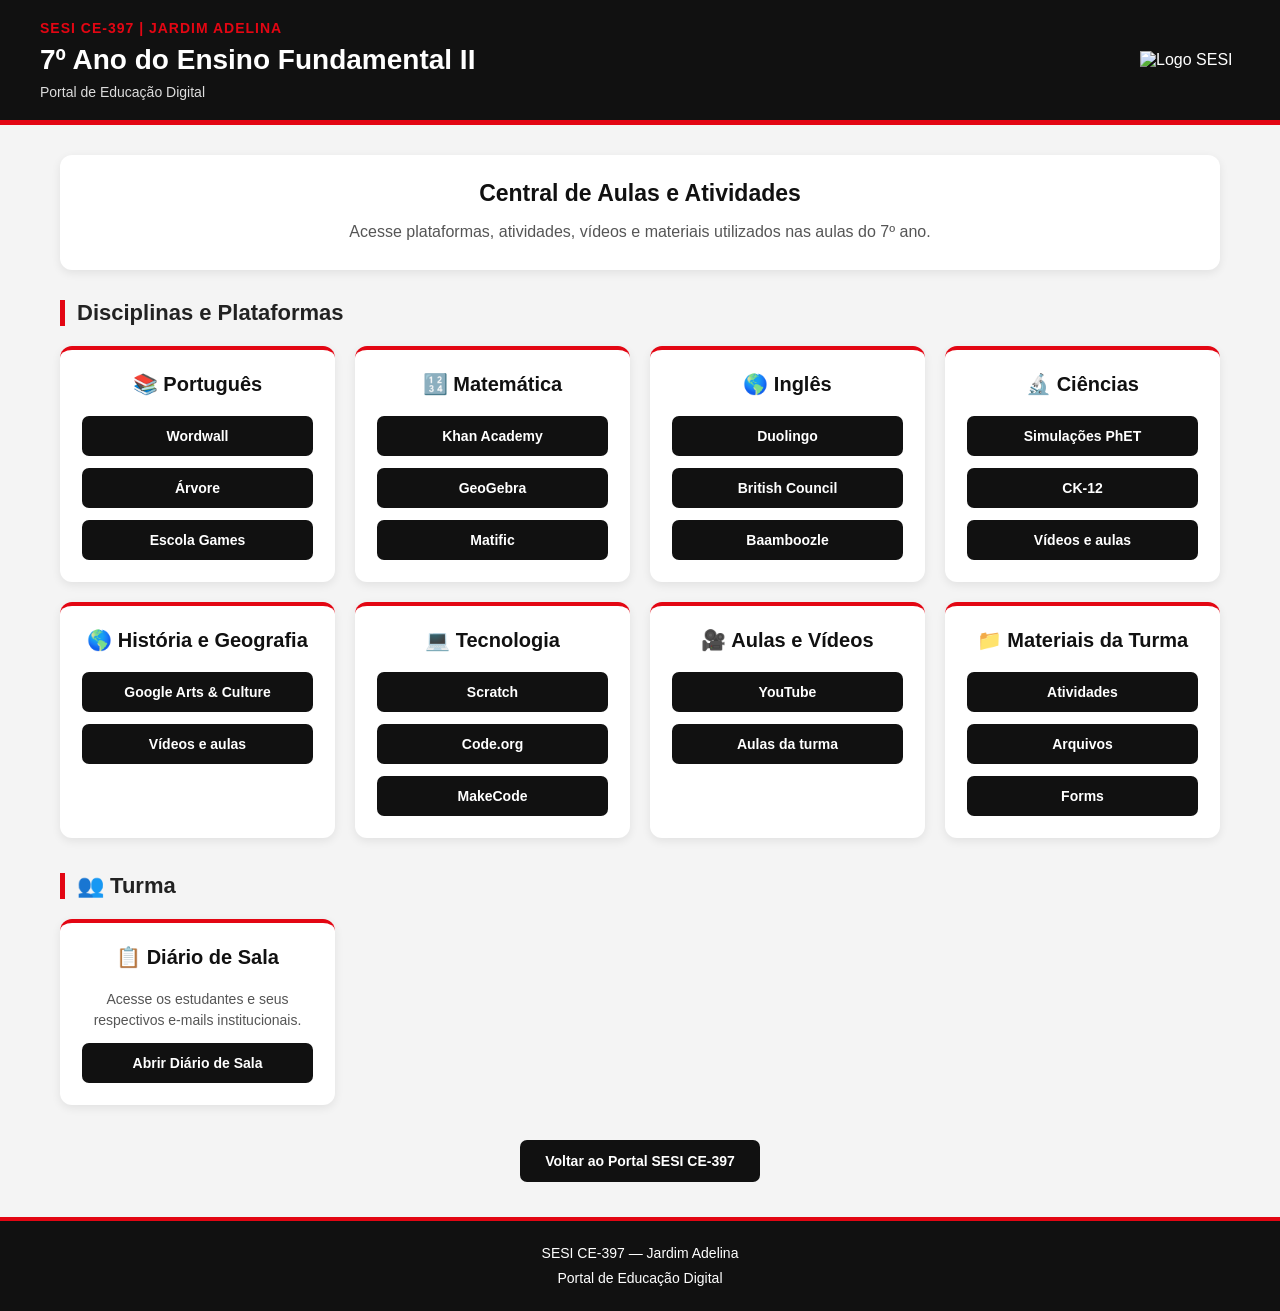
==== index.html @ cfdcc416 "Add files via upload" ====
<!DOCTYPE html>
<html lang="pt-BR">

<head>
    <meta charset="UTF-8">
    <meta name="viewport" content="width=device-width, initial-scale=1.0">

    <title>7º Ano do Ensino Fundamental II | SESI CE-397</title>

    <link rel="stylesheet" href="style.css">
</head>

<body>

    <!-- ==============================
         CABEÇALHO
    ============================== -->

    <header class="header">

        <div class="header-content">

            <div class="identidade">

                <span class="nome-professora">
                    SESI CE-397 | JARDIM ADELINA
                </span>

                <h1>7º Ano do Ensino Fundamental II</h1>

                <p class="escola">
                    Portal de Educação Digital
                </p>

            </div>

            <img
                src="imagens/logo-sesi_vermelho.jpg"
                alt="Logo SESI"
                class="logo-sesi"
            >

        </div>

    </header>


    <!-- ==============================
         CONTEÚDO PRINCIPAL
    ============================== -->

    <main class="container">


        <!-- MENSAGEM -->

        <section class="mensagem">

            <h2>Central de Aulas e Atividades</h2>

            <p>
                Acesse plataformas, atividades, vídeos e materiais
                utilizados nas aulas do 7º ano.
            </p>

        </section>


        <!-- ==============================
             DISCIPLINAS
        ============================== -->

        <section class="acessos">

            <h2>Disciplinas e Plataformas</h2>


            <!-- TODOS OS CARDS FICAM NA MESMA GRADE -->

            <div class="cards-disciplinas">


                <!-- PORTUGUÊS -->

                <div class="card-disciplina">

                    <h3>📚 Português</h3>

                    <a
                        href="https://wordwall.net/pt"
                        target="_blank"
                        rel="noopener noreferrer"
                        class="botao">
                        Wordwall
                    </a>

                    <a
                        href="https://www.arvore.com.br/"
                        target="_blank"
                        rel="noopener noreferrer"
                        class="botao">
                        Árvore
                    </a>

                    <a
                        href="https://www.escolagames.com.br/"
                        target="_blank"
                        rel="noopener noreferrer"
                        class="botao">
                        Escola Games
                    </a>

                </div>


                <!-- MATEMÁTICA -->

                <div class="card-disciplina">

                    <h3>🔢 Matemática</h3>

                    <a
                        href="https://pt.khanacademy.org/"
                        target="_blank"
                        rel="noopener noreferrer"
                        class="botao">
                        Khan Academy
                    </a>

                    <a
                        href="https://www.geogebra.org/"
                        target="_blank"
                        rel="noopener noreferrer"
                        class="botao">
                        GeoGebra
                    </a>

                    <a
                        href="https://www.matific.com/"
                        target="_blank"
                        rel="noopener noreferrer"
                        class="botao">
                        Matific
                    </a>

                </div>


                <!-- INGLÊS -->

                <div class="card-disciplina">

                    <h3>🌎 Inglês</h3>

                    <a
                        href="https://www.duolingo.com/"
                        target="_blank"
                        rel="noopener noreferrer"
                        class="botao">
                        Duolingo
                    </a>

                    <a
                        href="https://learnenglishkids.britishcouncil.org/"
                        target="_blank"
                        rel="noopener noreferrer"
                        class="botao">
                        British Council
                    </a>

                    <a
                        href="https://www.baamboozle.com/"
                        target="_blank"
                        rel="noopener noreferrer"
                        class="botao">
                        Baamboozle
                    </a>

                </div>


                <!-- CIÊNCIAS -->

                <div class="card-disciplina">

                    <h3>🔬 Ciências</h3>

                    <a
                        href="https://phet.colorado.edu/pt_BR/"
                        target="_blank"
                        rel="noopener noreferrer"
                        class="botao">
                        Simulações PhET
                    </a>

                    <a
                        href="https://www.ck12.org/"
                        target="_blank"
                        rel="noopener noreferrer"
                        class="botao">
                        CK-12
                    </a>

                    <a
                        href="https://www.youtube.com/"
                        target="_blank"
                        rel="noopener noreferrer"
                        class="botao">
                        Vídeos e aulas
                    </a>

                </div>


                <!-- HISTÓRIA E GEOGRAFIA -->

                <div class="card-disciplina">

                    <h3>🌎 História e Geografia</h3>

                    <a
                        href="https://artsandculture.google.com/"
                        target="_blank"
                        rel="noopener noreferrer"
                        class="botao">
                        Google Arts & Culture
                    </a>

                    <a
                        href="https://www.youtube.com/"
                        target="_blank"
                        rel="noopener noreferrer"
                        class="botao">
                        Vídeos e aulas
                    </a>

                </div>


                <!-- TECNOLOGIA -->

                <div class="card-disciplina">

                    <h3>💻 Tecnologia</h3>

                    <a
                        href="https://scratch.mit.edu/"
                        target="_blank"
                        rel="noopener noreferrer"
                        class="botao">
                        Scratch
                    </a>

                    <a
                        href="https://code.org/"
                        target="_blank"
                        rel="noopener noreferrer"
                        class="botao">
                        Code.org
                    </a>

                    <a
                        href="https://makecode.microbit.org/"
                        target="_blank"
                        rel="noopener noreferrer"
                        class="botao">
                        MakeCode
                    </a>

                </div>


                <!-- AULAS E VÍDEOS -->

                <div class="card-disciplina">

                    <h3>🎥 Aulas e Vídeos</h3>

                    <a
                        href="https://www.youtube.com/"
                        target="_blank"
                        rel="noopener noreferrer"
                        class="botao">
                        YouTube
                    </a>

                    <a
                        href="#"
                        class="botao">
                        Aulas da turma
                    </a>

                </div>


                <!-- MATERIAIS -->

                <div class="card-disciplina">

                    <h3>📁 Materiais da Turma</h3>

                    <a
                        href="#"
                        class="botao">
                        Atividades
                    </a>

                    <a
                        href="#"
                        class="botao">
                        Arquivos
                    </a>

                    <a
                        href="#"
                        class="botao">
                        Forms
                    </a>

                </div>

            </div>

        </section>


        <!-- ==============================
             DIÁRIO DE SALA
        ============================== -->

        <section class="acessos">

            <h2>👥 Turma</h2>

            <div class="cards-disciplinas">

                <div class="card-disciplina card-diario">

                    <h3>📋 Diário de Sala</h3>

                    <p>
                        Acesse os estudantes e seus respectivos
                        e-mails institucionais.
                    </p>

                    <a
                        href="diario-7ano-ef.html"
                        class="botao">
                        Abrir Diário de Sala
                    </a>

                </div>

            </div>

        </section>


        <!-- ==============================
             VOLTAR
        ============================== -->

        <div class="voltar">

            <a
                href="index.html"
                class="botao">
                Voltar ao Portal SESI CE-397
            </a>

        </div>

    </main>


    <!-- ==============================
         RODAPÉ
    ============================== -->

    <footer class="footer">

        <p>
            SESI CE-397 — Jardim Adelina
        </p>

        <p>
            Portal de Educação Digital
        </p>

    </footer>

</body>

</html>
---- style.css ----
/* ==============================
   CONFIGURAÇÕES GERAIS
============================== */

* {
    margin: 0;
    padding: 0;
    box-sizing: border-box;
}

body {
    font-family: Arial, Helvetica, sans-serif;
    background: #f4f4f4;
    color: #222;
}


/* ==============================
   CABEÇALHO
============================== */

.header {
    background: #111;
    color: #fff;
    border-bottom: 5px solid #e30613;
    padding: 20px;
}

.header-content {
    max-width: 1200px;
    margin: auto;
    display: flex;
    align-items: center;
    justify-content: space-between;
    gap: 20px;
}

.identidade {
    display: flex;
    flex-direction: column;
    gap: 8px;
}

.nome-professora {
    color: #e30613;
    font-size: 14px;
    font-weight: bold;
    letter-spacing: 1px;
}

.identidade h1 {
    font-size: 28px;
    font-weight: bold;
}

.escola {
    font-size: 14px;
    color: #ddd;
}

.logo-sesi {
    width: 100px;
    height: auto;
    object-fit: contain;
}


/* ==============================
   CONTEÚDO PRINCIPAL
============================== */

.container {
    max-width: 1200px;
    margin: 30px auto;
    padding: 0 20px;
}


/* ==============================
   MENSAGEM INICIAL
============================== */

.mensagem {
    background: #fff;
    padding: 25px;
    margin-bottom: 30px;
    border-radius: 12px;
    box-shadow: 0 3px 10px rgba(0, 0, 0, 0.08);
    text-align: center;
}

.mensagem h2 {
    margin-bottom: 12px;
    color: #111;
    font-size: 23px;
}

.mensagem p {
    font-size: 16px;
    line-height: 1.6;
    color: #555;
}


/* ==============================
   SEÇÕES DE ACESSO
============================== */

.acessos {
    margin-bottom: 35px;
}

.acessos > h2 {
    font-size: 22px;
    margin-bottom: 20px;
    padding-left: 12px;
    border-left: 5px solid #e30613;
}


/* ==============================
   ORGANIZAÇÃO DOS CARDS
============================== */

.cards-disciplinas {
    display: grid;
    grid-template-columns: repeat(4, 1fr);
    gap: 20px;
    align-items: stretch;
}


/* ==============================
   CARDS DAS DISCIPLINAS
============================== */

.card-disciplina {
    background: #fff;
    border-radius: 12px;
    padding: 22px;
    box-shadow: 0 3px 10px rgba(0, 0, 0, 0.08);
    display: flex;
    flex-direction: column;
    gap: 12px;
    border-top: 4px solid #e30613;
    transition: transform 0.2s ease, box-shadow 0.2s ease;
}

.card-disciplina:hover {
    transform: translateY(-4px);
    box-shadow: 0 6px 16px rgba(0, 0, 0, 0.14);
}

.card-disciplina h3 {
    font-size: 20px;
    color: #111;
    text-align: center;
    margin-bottom: 8px;
}


/* ==============================
   BOTÕES DE ACESSO
============================== */

.botao {
    display: block;
    background: #111;
    color: #fff;
    text-decoration: none;
    padding: 12px 15px;
    border-radius: 7px;
    text-align: center;
    font-size: 14px;
    font-weight: bold;
    transition: background 0.2s ease, transform 0.2s ease;
}

.botao:hover {
    background: #e30613;
    transform: scale(1.02);
}


/* ==============================
   CARD DO DIÁRIO DE SALA
============================== */

.card-diario {
    max-width: 350px;
    width: 100%;
    text-align: center;
}

.card-diario p {
    color: #555;
    font-size: 14px;
    line-height: 1.5;
}


/* ==============================
   BOTÃO VOLTAR
============================== */

.voltar {
    text-align: center;
    margin: 35px 0;
}

.voltar .botao {
    display: inline-block;
    padding: 13px 25px;
}


/* ==============================
   RODAPÉ
============================== */

.footer {
    background: #111;
    color: #fff;
    text-align: center;
    padding: 20px;
    border-top: 4px solid #e30613;
    font-size: 14px;
    line-height: 1.8;
}


/* ==============================
   TABLETS
============================== */

@media (max-width: 900px) {
    .cards-disciplinas {
        grid-template-columns: repeat(2, 1fr);
    }

    .identidade h1 {
        font-size: 24px;
    }
}


/* ==============================
   CELULARES
============================== */

@media (max-width: 600px) {
    .header-content {
        flex-direction: column-reverse;
        text-align: center;
    }

    .logo-sesi {
        width: 80px;
    }

    .identidade h1 {
        font-size: 21px;
    }

    .container {
        margin: 20px auto;
        padding: 0 15px;
    }

    .cards-disciplinas {
        grid-template-columns: 1fr;
    }

    .card-diario {
        max-width: 100%;
    }

    .mensagem {
        padding: 20px 15px;
    }

    .mensagem h2 {
        font-size: 20px;
    }

    .acessos > h2 {
        font-size: 19px;
    }
}
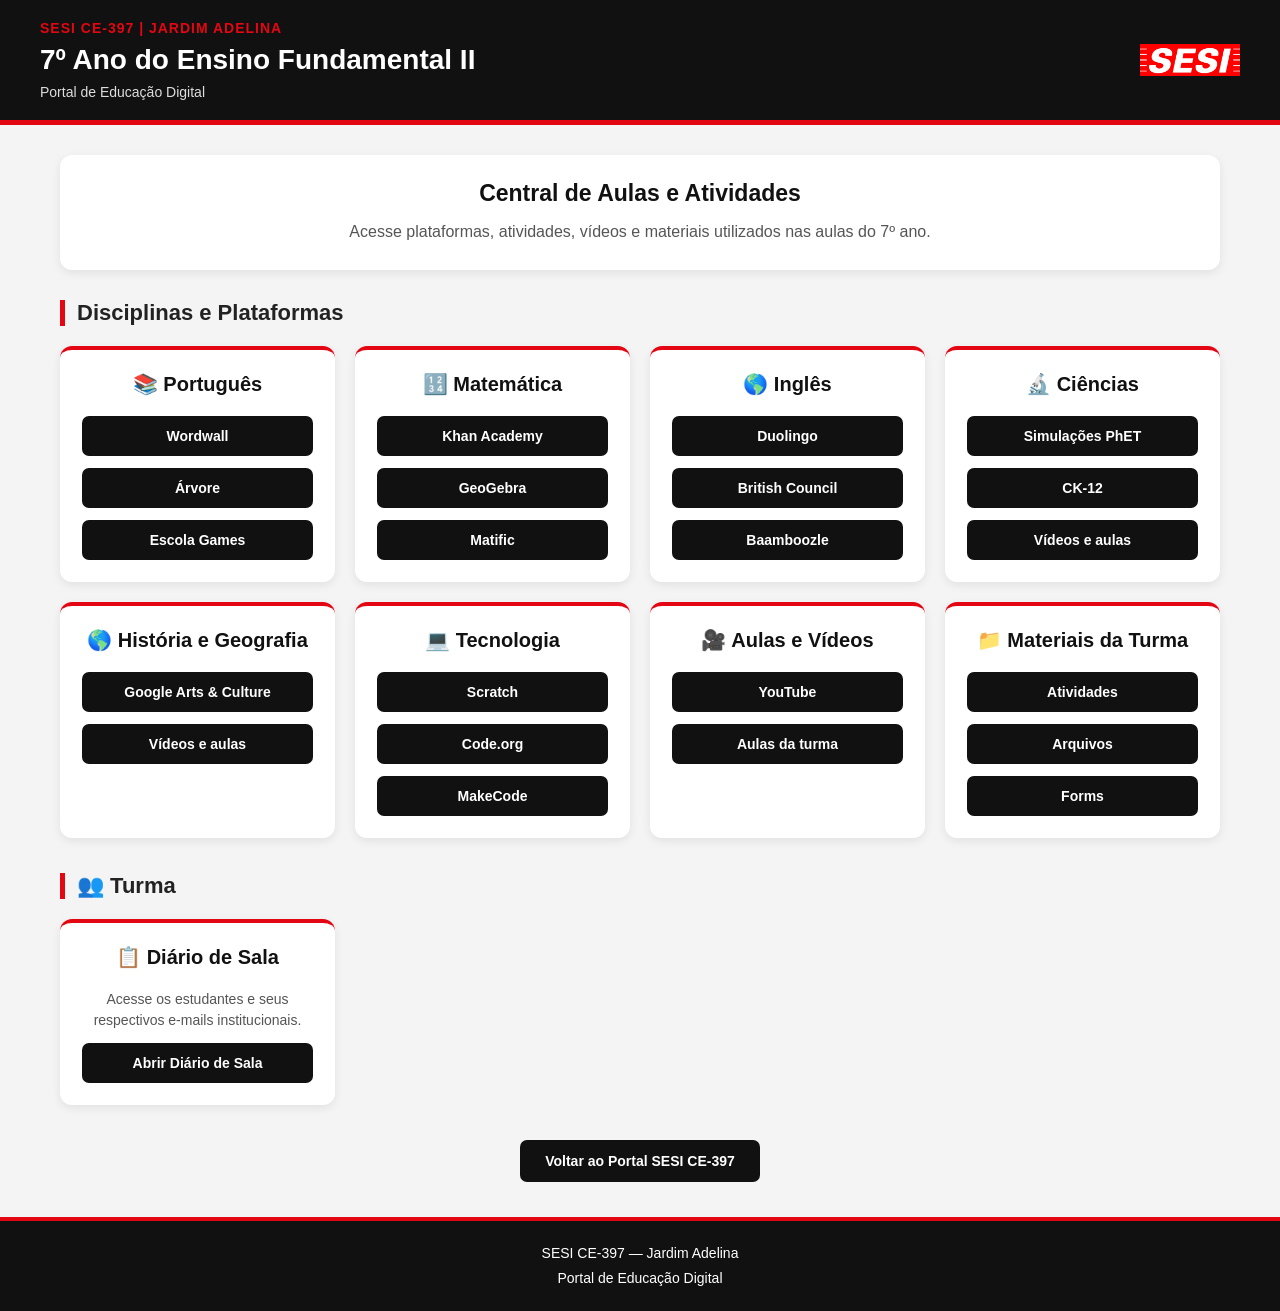
==== commit db5b1352: "Update index.html" ====
--- a/index.html
+++ b/index.html
@@ -36,7 +36,7 @@
             </div>
 
             <img
-                src="imagens/logo-sesi_vermelho.jpg"
+                src="logo-sesi_vermelho.jpg"
                 alt="Logo SESI"
                 class="logo-sesi"
             >
@@ -392,4 +392,4 @@
 
 </body>
 
-</html>+</html>
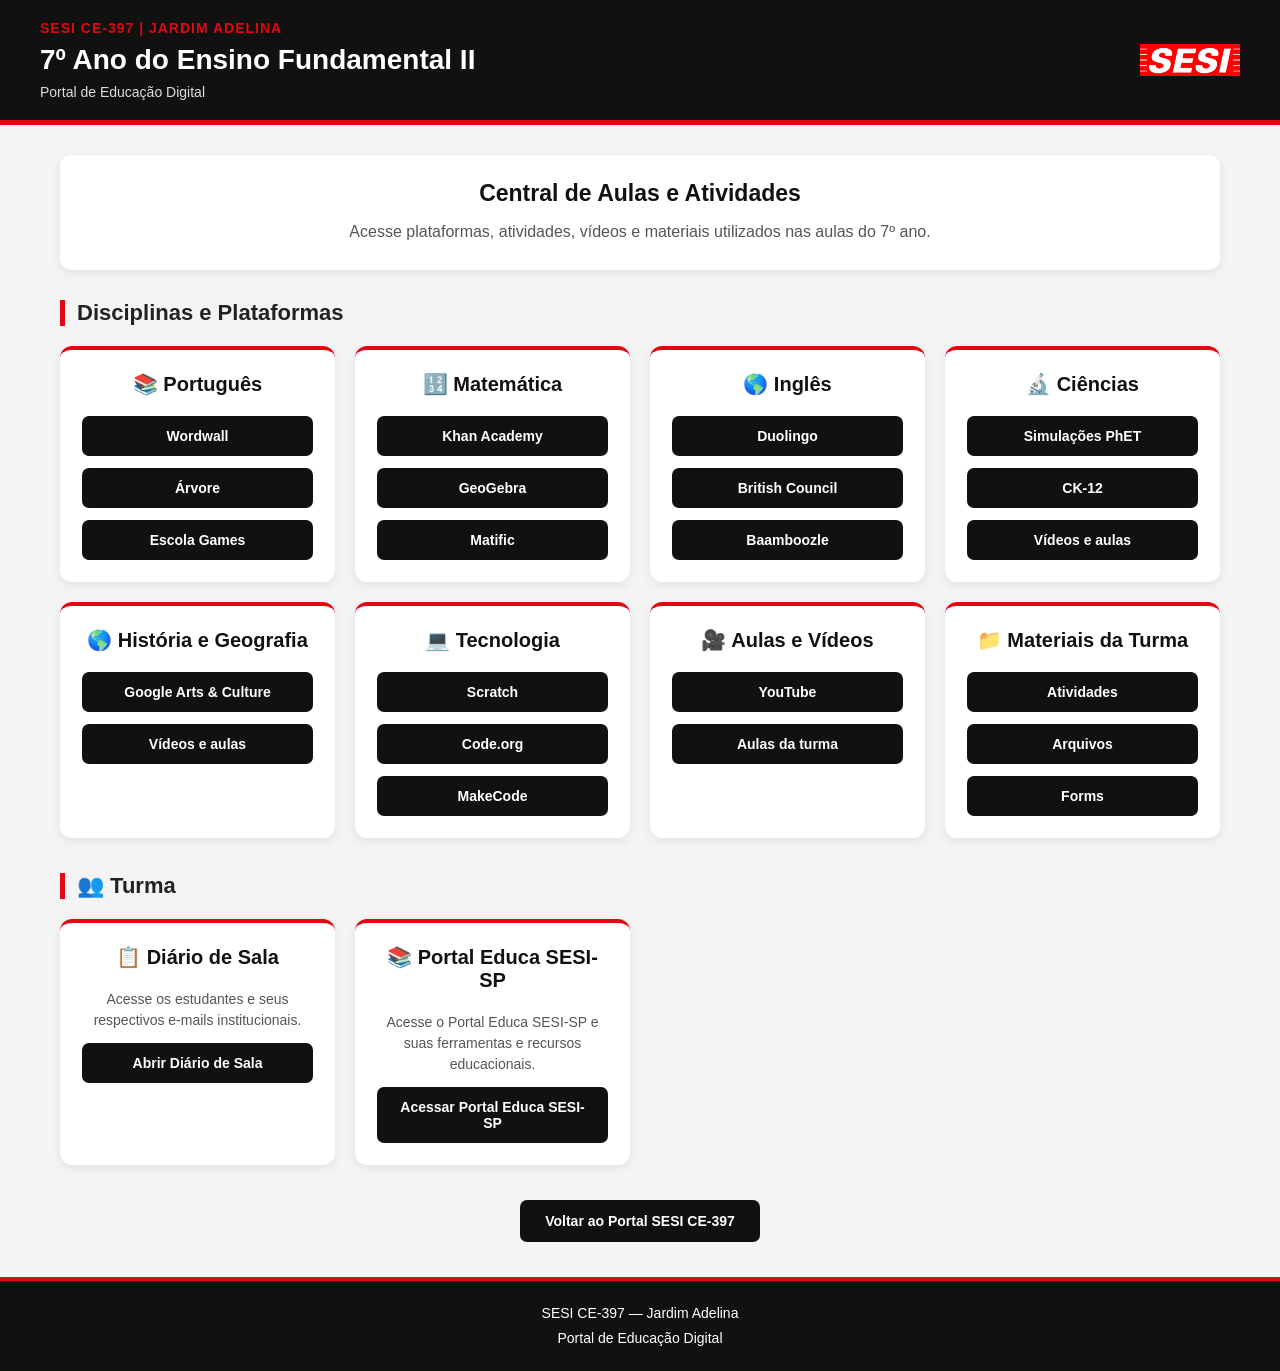
==== commit 1980827a: "Update index.html" ====
--- a/index.html
+++ b/index.html
@@ -1,394 +1,422 @@
-
 <!DOCTYPE html>
+
 <html lang="pt-BR">
 
 <head>
     <meta charset="UTF-8">
     <meta name="viewport" content="width=device-width, initial-scale=1.0">
 
-    <title>7º Ano do Ensino Fundamental II | SESI CE-397</title>
-
-    <link rel="stylesheet" href="style.css">
+<title>7º Ano do Ensino Fundamental II | SESI CE-397</title>
+
+<link rel="stylesheet" href="style.css">
+
+
 </head>
 
 <body>
 
+
+<!-- ==============================
+     CABEÇALHO
+============================== -->
+
+<header class="header">
+
+    <div class="header-content">
+
+        <div class="identidade">
+
+            <span class="nome-professora">
+                SESI CE-397 | JARDIM ADELINA
+            </span>
+
+            <h1>7º Ano do Ensino Fundamental II</h1>
+
+            <p class="escola">
+                Portal de Educação Digital
+            </p>
+
+        </div>
+
+        <img
+            src="logo-sesi_vermelho.jpg"
+            alt="Logo SESI"
+            class="logo-sesi"
+        >
+
+    </div>
+
+</header>
+
+
+<!-- ==============================
+     CONTEÚDO PRINCIPAL
+============================== -->
+
+<main class="container">
+
+
+    <!-- MENSAGEM -->
+
+    <section class="mensagem">
+
+        <h2>Central de Aulas e Atividades</h2>
+
+        <p>
+            Acesse plataformas, atividades, vídeos e materiais
+            utilizados nas aulas do 7º ano.
+        </p>
+
+    </section>
+
+
     <!-- ==============================
-         CABEÇALHO
+         DISCIPLINAS
     ============================== -->
 
-    <header class="header">
-
-        <div class="header-content">
-
-            <div class="identidade">
-
-                <span class="nome-professora">
-                    SESI CE-397 | JARDIM ADELINA
-                </span>
-
-                <h1>7º Ano do Ensino Fundamental II</h1>
-
-                <p class="escola">
-                    Portal de Educação Digital
+    <section class="acessos">
+
+        <h2>Disciplinas e Plataformas</h2>
+
+
+        <!-- TODOS OS CARDS FICAM NA MESMA GRADE -->
+
+        <div class="cards-disciplinas">
+
+
+            <!-- PORTUGUÊS -->
+
+            <div class="card-disciplina">
+
+                <h3>📚 Português</h3>
+
+                <a
+                    href="https://wordwall.net/pt"
+                    target="_blank"
+                    rel="noopener noreferrer"
+                    class="botao">
+                    Wordwall
+                </a>
+
+                <a
+                    href="https://www.arvore.com.br/"
+                    target="_blank"
+                    rel="noopener noreferrer"
+                    class="botao">
+                    Árvore
+                </a>
+
+                <a
+                    href="https://www.escolagames.com.br/"
+                    target="_blank"
+                    rel="noopener noreferrer"
+                    class="botao">
+                    Escola Games
+                </a>
+
+            </div>
+
+
+            <!-- MATEMÁTICA -->
+
+            <div class="card-disciplina">
+
+                <h3>🔢 Matemática</h3>
+
+                <a
+                    href="https://pt.khanacademy.org/"
+                    target="_blank"
+                    rel="noopener noreferrer"
+                    class="botao">
+                    Khan Academy
+                </a>
+
+                <a
+                    href="https://www.geogebra.org/"
+                    target="_blank"
+                    rel="noopener noreferrer"
+                    class="botao">
+                    GeoGebra
+                </a>
+
+                <a
+                    href="https://www.matific.com/"
+                    target="_blank"
+                    rel="noopener noreferrer"
+                    class="botao">
+                    Matific
+                </a>
+
+            </div>
+
+
+            <!-- INGLÊS -->
+
+            <div class="card-disciplina">
+
+                <h3>🌎 Inglês</h3>
+
+                <a
+                    href="https://www.duolingo.com/"
+                    target="_blank"
+                    rel="noopener noreferrer"
+                    class="botao">
+                    Duolingo
+                </a>
+
+                <a
+                    href="https://learnenglishkids.britishcouncil.org/"
+                    target="_blank"
+                    rel="noopener noreferrer"
+                    class="botao">
+                    British Council
+                </a>
+
+                <a
+                    href="https://www.baamboozle.com/"
+                    target="_blank"
+                    rel="noopener noreferrer"
+                    class="botao">
+                    Baamboozle
+                </a>
+
+            </div>
+
+
+            <!-- CIÊNCIAS -->
+
+            <div class="card-disciplina">
+
+                <h3>🔬 Ciências</h3>
+
+                <a
+                    href="https://phet.colorado.edu/pt_BR/"
+                    target="_blank"
+                    rel="noopener noreferrer"
+                    class="botao">
+                    Simulações PhET
+                </a>
+
+                <a
+                    href="https://www.ck12.org/"
+                    target="_blank"
+                    rel="noopener noreferrer"
+                    class="botao">
+                    CK-12
+                </a>
+
+                <a
+                    href="https://www.youtube.com/"
+                    target="_blank"
+                    rel="noopener noreferrer"
+                    class="botao">
+                    Vídeos e aulas
+                </a>
+
+            </div>
+
+
+            <!-- HISTÓRIA E GEOGRAFIA -->
+
+            <div class="card-disciplina">
+
+                <h3>🌎 História e Geografia</h3>
+
+                <a
+                    href="https://artsandculture.google.com/"
+                    target="_blank"
+                    rel="noopener noreferrer"
+                    class="botao">
+                    Google Arts & Culture
+                </a>
+
+                <a
+                    href="https://www.youtube.com/"
+                    target="_blank"
+                    rel="noopener noreferrer"
+                    class="botao">
+                    Vídeos e aulas
+                </a>
+
+            </div>
+
+
+            <!-- TECNOLOGIA -->
+
+            <div class="card-disciplina">
+
+                <h3>💻 Tecnologia</h3>
+
+                <a
+                    href="https://scratch.mit.edu/"
+                    target="_blank"
+                    rel="noopener noreferrer"
+                    class="botao">
+                    Scratch
+                </a>
+
+                <a
+                    href="https://code.org/"
+                    target="_blank"
+                    rel="noopener noreferrer"
+                    class="botao">
+                    Code.org
+                </a>
+
+                <a
+                    href="https://makecode.microbit.org/"
+                    target="_blank"
+                    rel="noopener noreferrer"
+                    class="botao">
+                    MakeCode
+                </a>
+
+            </div>
+
+
+            <!-- AULAS E VÍDEOS -->
+
+            <div class="card-disciplina">
+
+                <h3>🎥 Aulas e Vídeos</h3>
+
+                <a
+                    href="https://www.youtube.com/"
+                    target="_blank"
+                    rel="noopener noreferrer"
+                    class="botao">
+                    YouTube
+                </a>
+
+                <a
+                    href="#"
+                    class="botao">
+                    Aulas da turma
+                </a>
+
+            </div>
+
+
+            <!-- MATERIAIS -->
+
+            <div class="card-disciplina">
+
+                <h3>📁 Materiais da Turma</h3>
+
+                <a
+                    href="#"
+                    class="botao">
+                    Atividades
+                </a>
+
+                <a
+                    href="#"
+                    class="botao">
+                    Arquivos
+                </a>
+
+                <a
+                    href="#"
+                    class="botao">
+                    Forms
+                </a>
+
+            </div>
+
+        </div>
+
+    </section>
+
+
+    <!-- ==============================
+         DIÁRIO DE SALA E PORTAL EDUCA
+    ============================== -->
+
+    <section class="acessos">
+
+        <h2>👥 Turma</h2>
+
+        <div class="cards-disciplinas">
+
+            <!-- DIÁRIO DE SALA -->
+
+            <div class="card-disciplina card-diario">
+
+                <h3>📋 Diário de Sala</h3>
+
+                <p>
+                    Acesse os estudantes e seus respectivos
+                    e-mails institucionais.
                 </p>
 
-            </div>
-
-            <img
-                src="logo-sesi_vermelho.jpg"
-                alt="Logo SESI"
-                class="logo-sesi"
-            >
+                <a
+                    href="diario-7ano-ef.html"
+                    class="botao">
+                    Abrir Diário de Sala
+                </a>
+
+            </div>
+
+
+            <!-- PORTAL EDUCA SESI-SP -->
+
+            <div class="card-disciplina card-diario">
+
+                <h3>📚 Portal Educa SESI-SP</h3>
+
+                <p>
+                    Acesse o Portal Educa SESI-SP e suas ferramentas
+                    e recursos educacionais.
+                </p>
+
+                <a
+                    href="https://portaleduca.sesisp.org.br/Account/Login?ReturnUrl=%2F"
+                    target="_blank"
+                    rel="noopener noreferrer"
+                    class="botao">
+                    Acessar Portal Educa SESI-SP
+                </a>
+
+            </div>
 
         </div>
 
-    </header>
+    </section>
 
 
     <!-- ==============================
-         CONTEÚDO PRINCIPAL
+         VOLTAR
     ============================== -->
 
-    <main class="container">
-
-
-        <!-- MENSAGEM -->
-
-        <section class="mensagem">
-
-            <h2>Central de Aulas e Atividades</h2>
-
-            <p>
-                Acesse plataformas, atividades, vídeos e materiais
-                utilizados nas aulas do 7º ano.
-            </p>
-
-        </section>
-
-
-        <!-- ==============================
-             DISCIPLINAS
-        ============================== -->
-
-        <section class="acessos">
-
-            <h2>Disciplinas e Plataformas</h2>
-
-
-            <!-- TODOS OS CARDS FICAM NA MESMA GRADE -->
-
-            <div class="cards-disciplinas">
-
-
-                <!-- PORTUGUÊS -->
-
-                <div class="card-disciplina">
-
-                    <h3>📚 Português</h3>
-
-                    <a
-                        href="https://wordwall.net/pt"
-                        target="_blank"
-                        rel="noopener noreferrer"
-                        class="botao">
-                        Wordwall
-                    </a>
-
-                    <a
-                        href="https://www.arvore.com.br/"
-                        target="_blank"
-                        rel="noopener noreferrer"
-                        class="botao">
-                        Árvore
-                    </a>
-
-                    <a
-                        href="https://www.escolagames.com.br/"
-                        target="_blank"
-                        rel="noopener noreferrer"
-                        class="botao">
-                        Escola Games
-                    </a>
-
-                </div>
-
-
-                <!-- MATEMÁTICA -->
-
-                <div class="card-disciplina">
-
-                    <h3>🔢 Matemática</h3>
-
-                    <a
-                        href="https://pt.khanacademy.org/"
-                        target="_blank"
-                        rel="noopener noreferrer"
-                        class="botao">
-                        Khan Academy
-                    </a>
-
-                    <a
-                        href="https://www.geogebra.org/"
-                        target="_blank"
-                        rel="noopener noreferrer"
-                        class="botao">
-                        GeoGebra
-                    </a>
-
-                    <a
-                        href="https://www.matific.com/"
-                        target="_blank"
-                        rel="noopener noreferrer"
-                        class="botao">
-                        Matific
-                    </a>
-
-                </div>
-
-
-                <!-- INGLÊS -->
-
-                <div class="card-disciplina">
-
-                    <h3>🌎 Inglês</h3>
-
-                    <a
-                        href="https://www.duolingo.com/"
-                        target="_blank"
-                        rel="noopener noreferrer"
-                        class="botao">
-                        Duolingo
-                    </a>
-
-                    <a
-                        href="https://learnenglishkids.britishcouncil.org/"
-                        target="_blank"
-                        rel="noopener noreferrer"
-                        class="botao">
-                        British Council
-                    </a>
-
-                    <a
-                        href="https://www.baamboozle.com/"
-                        target="_blank"
-                        rel="noopener noreferrer"
-                        class="botao">
-                        Baamboozle
-                    </a>
-
-                </div>
-
-
-                <!-- CIÊNCIAS -->
-
-                <div class="card-disciplina">
-
-                    <h3>🔬 Ciências</h3>
-
-                    <a
-                        href="https://phet.colorado.edu/pt_BR/"
-                        target="_blank"
-                        rel="noopener noreferrer"
-                        class="botao">
-                        Simulações PhET
-                    </a>
-
-                    <a
-                        href="https://www.ck12.org/"
-                        target="_blank"
-                        rel="noopener noreferrer"
-                        class="botao">
-                        CK-12
-                    </a>
-
-                    <a
-                        href="https://www.youtube.com/"
-                        target="_blank"
-                        rel="noopener noreferrer"
-                        class="botao">
-                        Vídeos e aulas
-                    </a>
-
-                </div>
-
-
-                <!-- HISTÓRIA E GEOGRAFIA -->
-
-                <div class="card-disciplina">
-
-                    <h3>🌎 História e Geografia</h3>
-
-                    <a
-                        href="https://artsandculture.google.com/"
-                        target="_blank"
-                        rel="noopener noreferrer"
-                        class="botao">
-                        Google Arts & Culture
-                    </a>
-
-                    <a
-                        href="https://www.youtube.com/"
-                        target="_blank"
-                        rel="noopener noreferrer"
-                        class="botao">
-                        Vídeos e aulas
-                    </a>
-
-                </div>
-
-
-                <!-- TECNOLOGIA -->
-
-                <div class="card-disciplina">
-
-                    <h3>💻 Tecnologia</h3>
-
-                    <a
-                        href="https://scratch.mit.edu/"
-                        target="_blank"
-                        rel="noopener noreferrer"
-                        class="botao">
-                        Scratch
-                    </a>
-
-                    <a
-                        href="https://code.org/"
-                        target="_blank"
-                        rel="noopener noreferrer"
-                        class="botao">
-                        Code.org
-                    </a>
-
-                    <a
-                        href="https://makecode.microbit.org/"
-                        target="_blank"
-                        rel="noopener noreferrer"
-                        class="botao">
-                        MakeCode
-                    </a>
-
-                </div>
-
-
-                <!-- AULAS E VÍDEOS -->
-
-                <div class="card-disciplina">
-
-                    <h3>🎥 Aulas e Vídeos</h3>
-
-                    <a
-                        href="https://www.youtube.com/"
-                        target="_blank"
-                        rel="noopener noreferrer"
-                        class="botao">
-                        YouTube
-                    </a>
-
-                    <a
-                        href="#"
-                        class="botao">
-                        Aulas da turma
-                    </a>
-
-                </div>
-
-
-                <!-- MATERIAIS -->
-
-                <div class="card-disciplina">
-
-                    <h3>📁 Materiais da Turma</h3>
-
-                    <a
-                        href="#"
-                        class="botao">
-                        Atividades
-                    </a>
-
-                    <a
-                        href="#"
-                        class="botao">
-                        Arquivos
-                    </a>
-
-                    <a
-                        href="#"
-                        class="botao">
-                        Forms
-                    </a>
-
-                </div>
-
-            </div>
-
-        </section>
-
-
-        <!-- ==============================
-             DIÁRIO DE SALA
-        ============================== -->
-
-        <section class="acessos">
-
-            <h2>👥 Turma</h2>
-
-            <div class="cards-disciplinas">
-
-                <div class="card-disciplina card-diario">
-
-                    <h3>📋 Diário de Sala</h3>
-
-                    <p>
-                        Acesse os estudantes e seus respectivos
-                        e-mails institucionais.
-                    </p>
-
-                    <a
-                        href="diario-7ano-ef.html"
-                        class="botao">
-                        Abrir Diário de Sala
-                    </a>
-
-                </div>
-
-            </div>
-
-        </section>
-
-
-        <!-- ==============================
-             VOLTAR
-        ============================== -->
-
-        <div class="voltar">
-
-            <a
-                href="index.html"
-                class="botao">
-                Voltar ao Portal SESI CE-397
-            </a>
-
-        </div>
-
-    </main>
-
-
-    <!-- ==============================
-         RODAPÉ
-    ============================== -->
-
-    <footer class="footer">
-
-        <p>
-            SESI CE-397 — Jardim Adelina
-        </p>
-
-        <p>
-            Portal de Educação Digital
-        </p>
-
-    </footer>
+    <div class="voltar">
+
+        <a
+            href="https://josueluizpro.github.io/PORTAL-TURMAS-SESI-CE-397/"
+            class="botao">
+            Voltar ao Portal SESI CE-397
+        </a>
+
+    </div>
+
+</main>
+
+
+<!-- ==============================
+     RODAPÉ
+============================== -->
+
+<footer class="footer">
+
+    <p>
+        SESI CE-397 — Jardim Adelina
+    </p>
+
+    <p>
+        Portal de Educação Digital
+    </p>
+
+</footer>
+
 
 </body>
 
